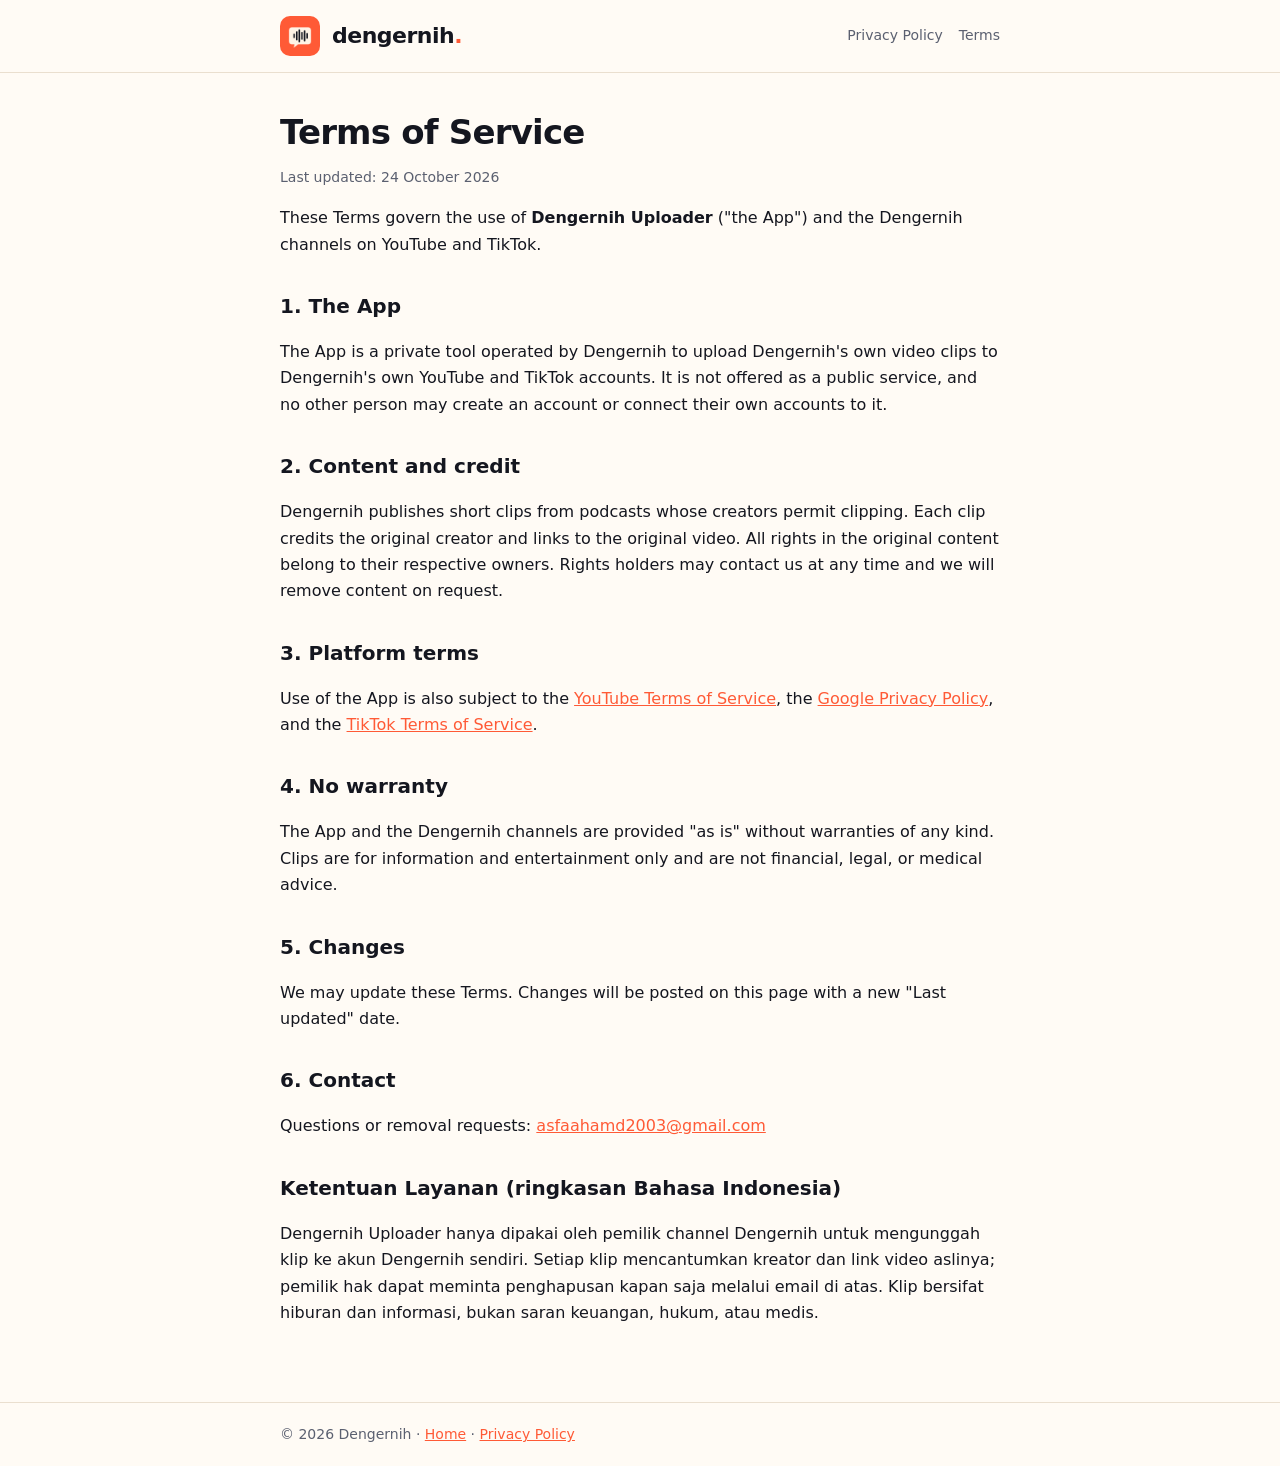
==== terms.html @ 7e829c50 "Situs Dengernih: beranda, privacy policy, terms" ====
﻿<!doctype html>
<html lang="en">
<head>
<meta charset="utf-8">
<meta name="viewport" content="width=device-width,initial-scale=1">
<title>Terms of Service — Dengernih</title>
<link rel="icon" href="logo.png">
<link rel="stylesheet" href="style.css">
</head>
<body>
<header><div class="wrap">
  <img src="logo.png" alt="Dengernih logo">
  <a class="brand" href="index.html">dengernih<span>.</span></a>
  <nav><a href="privacy.html">Privacy Policy</a><a href="terms.html">Terms</a></nav>
</div></header>
<main><div class="wrap">
  <h1>Terms of Service</h1>
  <p class="meta">Last updated: 24 October 2026</p>

  <p>These Terms govern the use of <strong>Dengernih Uploader</strong> ("the App") and the Dengernih channels on YouTube and TikTok.</p>

  <h2>1. The App</h2>
  <p>The App is a private tool operated by Dengernih to upload Dengernih's own video clips to Dengernih's own YouTube and TikTok accounts. It is not offered as a public service, and no other person may create an account or connect their own accounts to it.</p>

  <h2>2. Content and credit</h2>
  <p>Dengernih publishes short clips from podcasts whose creators permit clipping. Each clip credits the original creator and links to the original video. All rights in the original content belong to their respective owners. Rights holders may contact us at any time and we will remove content on request.</p>

  <h2>3. Platform terms</h2>
  <p>Use of the App is also subject to the <a href="https://www.youtube.com/t/terms">YouTube Terms of Service</a>, the <a href="https://policies.google.com/privacy">Google Privacy Policy</a>, and the <a href="https://www.tiktok.com/legal/terms-of-service">TikTok Terms of Service</a>.</p>

  <h2>4. No warranty</h2>
  <p>The App and the Dengernih channels are provided "as is" without warranties of any kind. Clips are for information and entertainment only and are not financial, legal, or medical advice.</p>

  <h2>5. Changes</h2>
  <p>We may update these Terms. Changes will be posted on this page with a new "Last updated" date.</p>

  <h2>6. Contact</h2>
  <p>Questions or removal requests: <a href="mailto:asfaahamd2003@gmail.com">asfaahamd2003@gmail.com</a></p>

  <h2>Ketentuan Layanan (ringkasan Bahasa Indonesia)</h2>
  <p>Dengernih Uploader hanya dipakai oleh pemilik channel Dengernih untuk mengunggah klip ke akun Dengernih sendiri. Setiap klip mencantumkan kreator dan link video aslinya; pemilik hak dapat meminta penghapusan kapan saja melalui email di atas. Klip bersifat hiburan dan informasi, bukan saran keuangan, hukum, atau medis.</p>
</div></main>
<footer><div class="wrap">© 2026 Dengernih · <a href="index.html">Home</a> · <a href="privacy.html">Privacy Policy</a></div></footer>
</body>
</html>
---- style.css ----
:root{--ink:#14161F;--coral:#FF5A36;--cream:#FFF4E6;--bg:#FFFBF5;--fg:#14161F;--muted:#5B6070;--card:#FFFFFF;--line:#EADFCF}
@media (prefers-color-scheme:dark){:root{--bg:#14161F;--fg:#FFF4E6;--muted:#A7ABBA;--card:#1C1F2B;--line:#2A2E3C}}
*{box-sizing:border-box}
body{margin:0;background:var(--bg);color:var(--fg);font:16px/1.65 system-ui,-apple-system,"Segoe UI",Roboto,sans-serif}
a{color:var(--coral)}
.wrap{max-width:760px;margin:0 auto;padding:0 20px}
header{border-bottom:1px solid var(--line)}
header .wrap{display:flex;align-items:center;gap:12px;padding-top:16px;padding-bottom:16px}
header img{width:40px;height:40px;border-radius:10px}
header .brand{font-weight:900;font-size:22px;letter-spacing:-.5px;text-decoration:none;color:var(--fg)}
header .brand span{color:var(--coral)}
nav{margin-left:auto;display:flex;gap:16px;font-size:14px}
nav a{color:var(--muted);text-decoration:none}
nav a:hover{color:var(--coral)}
main{padding:40px 0 60px}
h1{font-size:34px;line-height:1.15;letter-spacing:-.8px;margin:0 0 8px}
h2{font-size:20px;margin:32px 0 8px}
.lead{font-size:19px;color:var(--muted)}
.card{background:var(--card);border:1px solid var(--line);border-radius:14px;padding:20px;margin:20px 0}
.meta{color:var(--muted);font-size:14px}
footer{border-top:1px solid var(--line);padding:20px 0;color:var(--muted);font-size:14px}
@media (max-width:520px){nav{gap:10px;font-size:13px}h1{font-size:28px}}
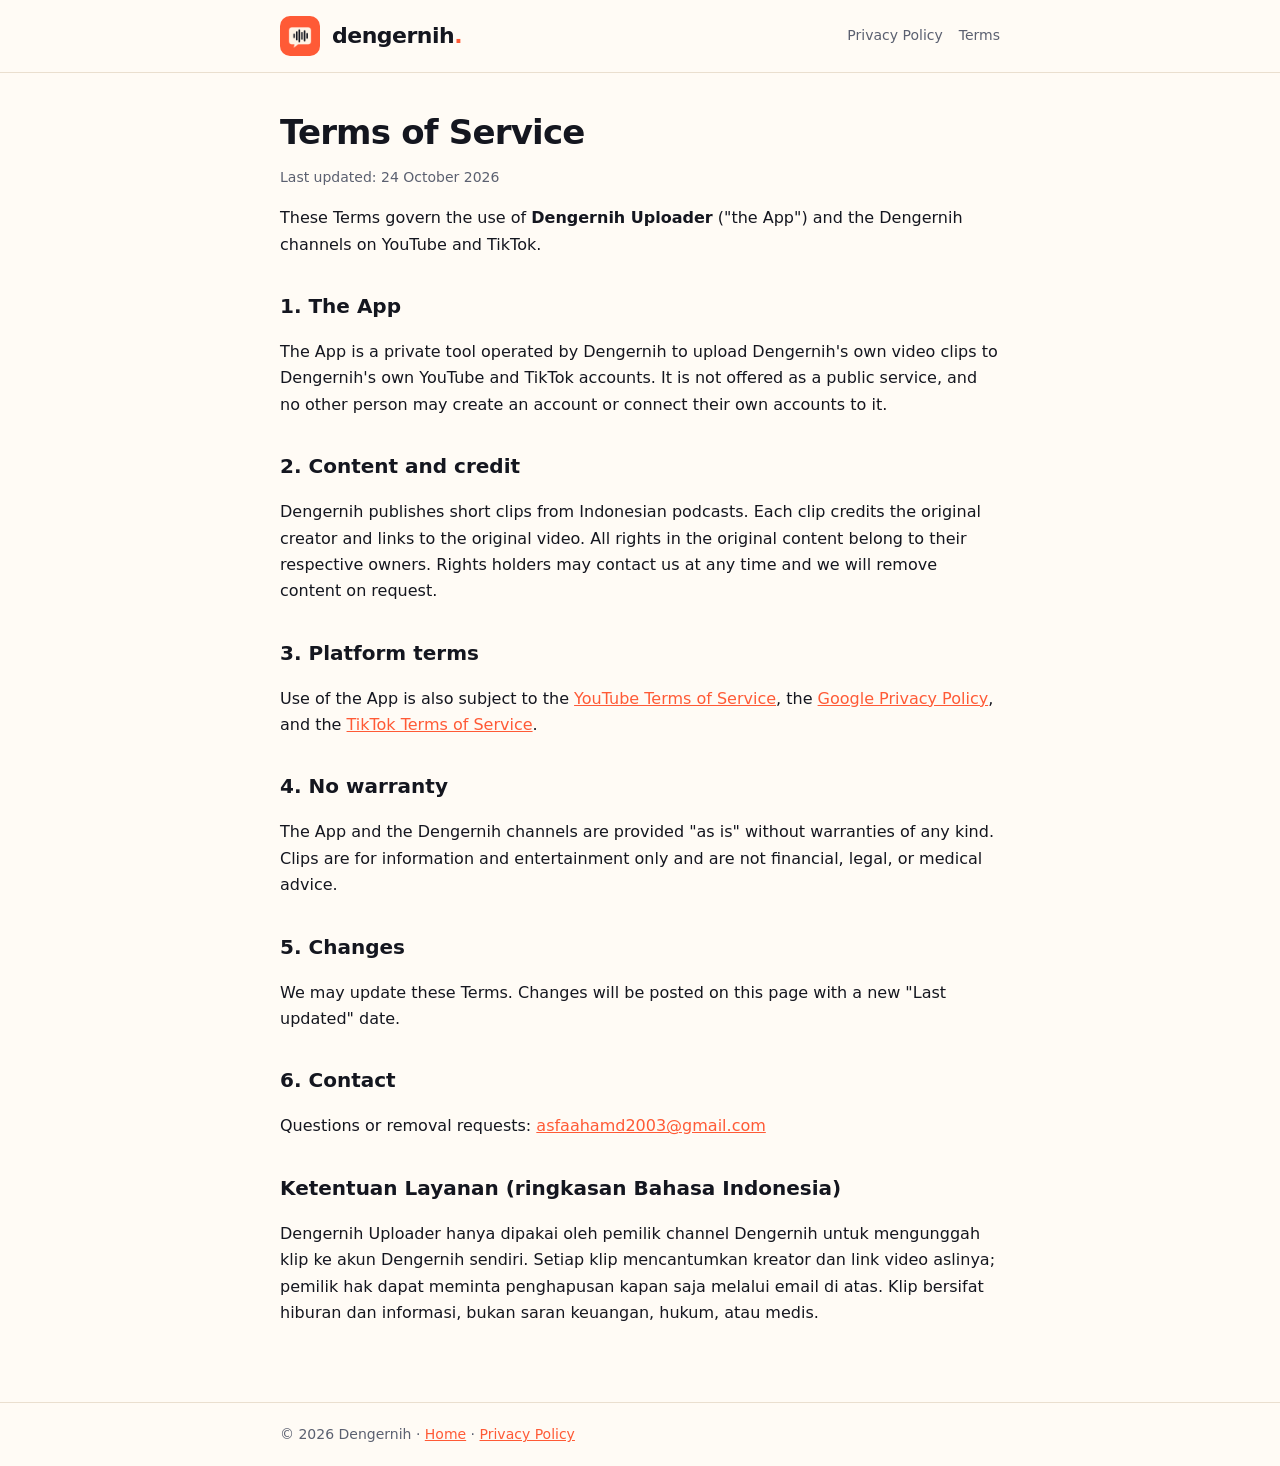
==== commit 59b47562: "Perbarui teks hak cipta" ====
--- a/terms.html
+++ b/terms.html
@@ -1,4 +1,4 @@
-﻿<!doctype html>
+<!doctype html>
 <html lang="en">
 <head>
 <meta charset="utf-8">
@@ -23,7 +23,7 @@
   <p>The App is a private tool operated by Dengernih to upload Dengernih's own video clips to Dengernih's own YouTube and TikTok accounts. It is not offered as a public service, and no other person may create an account or connect their own accounts to it.</p>
 
   <h2>2. Content and credit</h2>
-  <p>Dengernih publishes short clips from podcasts whose creators permit clipping. Each clip credits the original creator and links to the original video. All rights in the original content belong to their respective owners. Rights holders may contact us at any time and we will remove content on request.</p>
+  <p>Dengernih publishes short clips from Indonesian podcasts. Each clip credits the original creator and links to the original video. All rights in the original content belong to their respective owners. Rights holders may contact us at any time and we will remove content on request.</p>
 
   <h2>3. Platform terms</h2>
   <p>Use of the App is also subject to the <a href="https://www.youtube.com/t/terms">YouTube Terms of Service</a>, the <a href="https://policies.google.com/privacy">Google Privacy Policy</a>, and the <a href="https://www.tiktok.com/legal/terms-of-service">TikTok Terms of Service</a>.</p>
